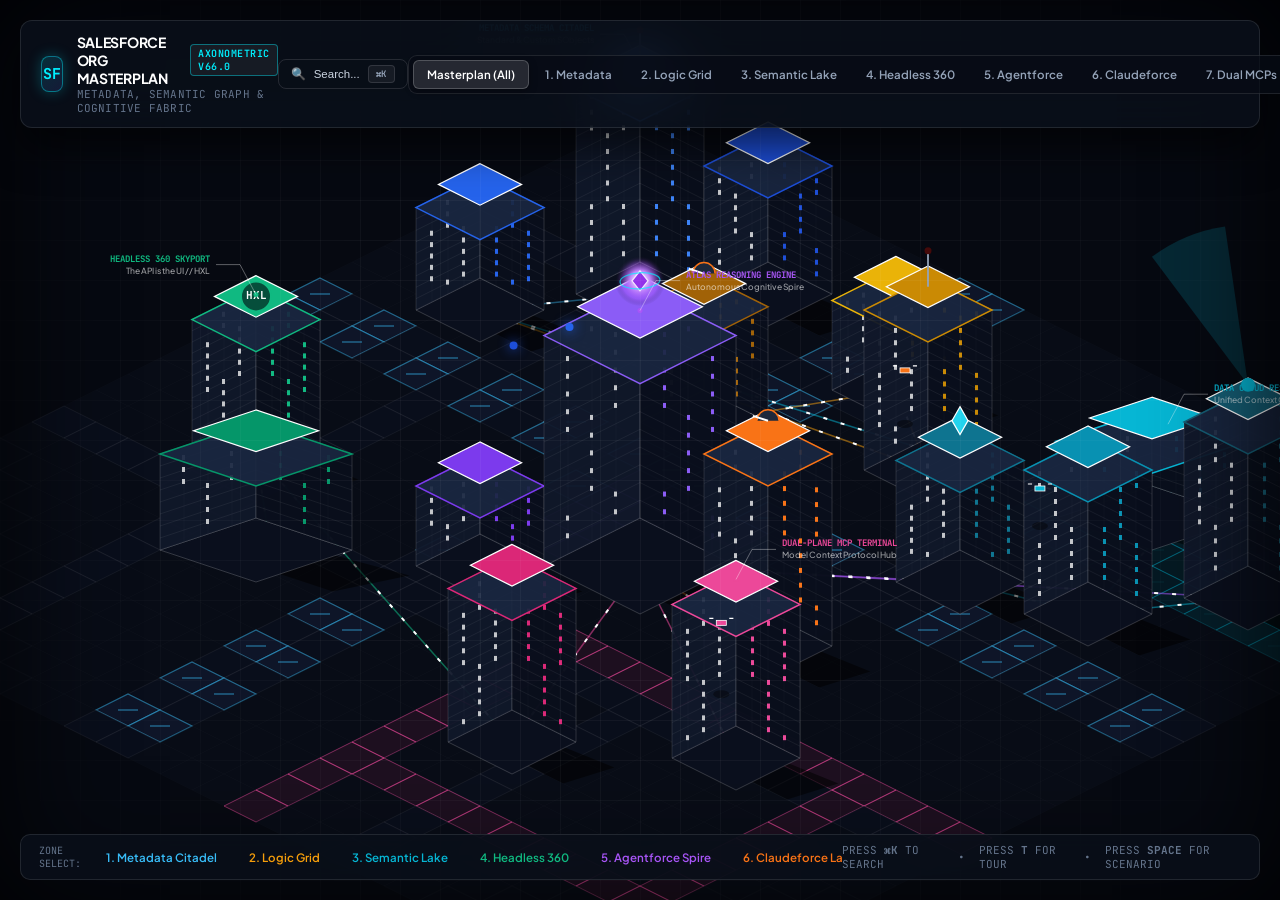
==== index.html @ cb97b86b "feat: Salesforce Org Axonometric Masterplan (2.5D visualizer, guided tour, command palette, simulati" ====
<!DOCTYPE html>
<html lang="en">
<head>
  <meta charset="UTF-8" />
  <meta name="viewport" content="width=device-width, initial-scale=1.0" />
  <title>Salesforce Org Axonometric Masterplan // Architectural Visualizer</title>
  <link rel="stylesheet" href="./src/styles/pixel-city.css" />
</head>
<body>

  <!-- Fullscreen Axonometric Drafting Canvas -->
  <canvas id="city-canvas"></canvas>

  <!-- Architectural Drafting Grid Overlay -->
  <div class="drafting-grid"></div>

  <!-- Vellum Edge Vignette -->
  <div class="vellum-vignette"></div>

  <!-- Top Architectural Navigation Bar -->
  <header class="arch-header">
    <!-- Brand & Masterplan Identification -->
    <div class="arch-brand">
      <div class="arch-logo">SF</div>
      <div>
        <div class="arch-title">
          <span>SALESFORCE ORG MASTERPLAN</span>
          <span class="datum-tag" style="border-color: rgba(0, 240, 255, 0.4); color: #00f0ff;">AXONOMETRIC v66.0</span>
        </div>
        <div class="arch-subtitle">METADATA, SEMANTIC GRAPH & COGNITIVE FABRIC</div>
      </div>
    </div>

    <!-- Quick Search Command Button -->
    <button id="btn-open-search" class="action-btn-ghost" style="border: 1px solid rgba(255, 255, 255, 0.12); padding: 5px 12px; gap: 8px;" title="Universal Search (⌘K)">
      <span>🔍</span>
      <span style="font-size: 11.5px; color: #cbd5e1;">Search...</span>
      <span class="datum-tag" style="font-size: 9px;">⌘K</span>
    </button>

    <!-- Architectural Zoning / District Filter -->
    <div class="program-selector">
      <button data-filter="all" class="filter-btn program-btn active">Masterplan (All)</button>
      <button data-filter="metadata" class="filter-btn program-btn">1. Metadata</button>
      <button data-filter="automation" class="filter-btn program-btn">2. Logic Grid</button>
      <button data-filter="semantic" class="filter-btn program-btn">3. Semantic Lake</button>
      <button data-filter="headless" class="filter-btn program-btn">4. Headless 360</button>
      <button data-filter="agentforce" class="filter-btn program-btn">5. Agentforce</button>
      <button data-filter="claudeforce" class="filter-btn program-btn">6. Claudeforce</button>
      <button data-filter="mcp" class="filter-btn program-btn">7. Dual MCPs</button>
    </div>

    <!-- Architectural Controls & Studio -->
    <div style="display: flex; align-items: center; gap: 8px;">
      <button id="btn-start-tour" class="action-btn-primary" style="background: linear-gradient(135deg, #0284c7 0%, #0369a1 100%); border-color: rgba(56, 189, 248, 0.4);" title="Start Guided Architectural Tour (T)">
        <span>🧭</span>
        <span>Guided Tour</span>
      </button>

      <button id="btn-open-academy" class="action-btn-primary" style="background: linear-gradient(135deg, #4f46e5 0%, #3730a3 100%); border-color: rgba(99, 102, 241, 0.4);">
        <span>🏛️</span>
        <span>Concept Studio</span>
      </button>

      <button id="btn-run-simulation" class="action-btn-primary" style="background: linear-gradient(135deg, #059669 0%, #065f46 100%); border-color: rgba(16, 185, 129, 0.4);">
        <span>⚡</span>
        <span>Interactive Scenario</span>
      </button>

      <button id="btn-toggle-callouts" class="action-btn-ghost" title="Toggle Architectural Callouts">
        📐 Callouts
      </button>

      <button id="btn-shortcuts" class="action-btn-ghost" title="Keyboard Shortcuts (?)">
        ⌨️
      </button>

      <button id="btn-toggle-sound" class="action-btn-ghost">
        🔊
      </button>

      <button id="btn-center-camera" class="action-btn-ghost" title="Center View (C)">
        🎯
      </button>
    </div>
  </header>

  <!-- Interactive Simulation Controller Container -->
  <div id="simulation-controller-container" class="hidden"></div>

  <!-- Guided Tour Container -->
  <div id="guided-tour-container" class="hidden"></div>

  <!-- Command Palette Modal -->
  <div id="command-palette-modal" class="hidden"></div>

  <!-- Slide-Over Architectural Dossier -->
  <aside id="building-inspector" class="hidden"></aside>

  <!-- Bottom Architectural Dock & Scale -->
  <footer class="arch-dock">
    <div style="display: flex; align-items: center; gap: 6px; overflow-x: auto;">
      <span style="font-size: 10px; color: #64748b; font-family: 'JetBrains Mono', monospace; text-transform: uppercase; margin-right: 6px;">ZONE SELECT:</span>
      <button data-target="b_standard_objects" class="district-jump-btn program-btn" style="color: #38bdf8;">1. Metadata Citadel</button>
      <button data-target="b_apex_foundry" class="district-jump-btn program-btn" style="color: #f59e0b;">2. Logic Grid</button>
      <button data-target="b_data_lake" class="district-jump-btn program-btn" style="color: #06b6d4;">3. Semantic Lake</button>
      <button data-target="b_headless_gateway" class="district-jump-btn program-btn" style="color: #10b981;">4. Headless 360</button>
      <button data-target="b_agentforce_core" class="district-jump-btn program-btn" style="color: #a855f7;">5. Agentforce Spire</button>
      <button data-target="b_claudeforce_lab" class="district-jump-btn program-btn" style="color: #f97316;">6. Claudeforce Lab</button>
      <button data-target="b_mcp_context" class="district-jump-btn program-btn" style="color: #ec4899;">7. Dual MCPs</button>
    </div>
    <div style="display: flex; align-items: center; gap: 14px; font-size: 11px; color: #64748b; font-family: 'JetBrains Mono', monospace;">
      <span>PRESS <strong>⌘K</strong> TO SEARCH</span> • <span>PRESS <strong>T</strong> FOR TOUR</span> • <span>PRESS <strong>SPACE</strong> FOR SCENARIO</span>
    </div>
  </footer>

  <!-- Architectural Concept Studio Modal -->
  <div id="concept-modal" class="hidden"></div>

  <!-- Keyboard Shortcuts Cheatsheet Modal -->
  <div id="shortcuts-modal" class="hidden"></div>

  <!-- Application Bootstrap -->
  <script type="module" src="./src/main.js"></script>
</body>
</html>
---- src/styles/pixel-city.css ----
/* ==========================================================================
   Salesforce Architecture Axonometric Masterplan - Architectural Drafting UI
   Swiss International Style / Modern Architectural Axonometric Aesthetic
   ========================================================================== */

@import url('https://fonts.googleapis.com/css2?family=Plus+Jakarta+Sans:wght@300;400;500;600;700;800&family=JetBrains+Mono:ital,wght@0,300;0,400;0,500;0,600;1,400&display=swap');

:root {
  --canvas-bg: #090d16;
  --drafting-board: #060911;
  --grid-line: rgba(255, 255, 255, 0.05);
  --grid-major: rgba(255, 255, 255, 0.12);
  
  --ui-bg: rgba(10, 15, 26, 0.88);
  --ui-surface: rgba(15, 23, 40, 0.94);
  --ui-card: rgba(18, 27, 46, 0.75);
  --ui-border: rgba(255, 255, 255, 0.1);
  --ui-border-active: rgba(56, 189, 248, 0.45);

  --text-primary: #f8fafc;
  --text-secondary: #94a3b8;
  --text-muted: #64748b;

  --arch-cyan: #00f0ff;
  --arch-blue: #38bdf8;
  --arch-indigo: #6366f1;
  --arch-purple: #a855f7;
  --arch-emerald: #10b981;
  --arch-amber: #f59e0b;
  --arch-vermilion: #ff453a;
  --arch-pink: #ec4899;

  --font-sans: 'Plus Jakarta Sans', -apple-system, BlinkMacSystemFont, 'Segoe UI', sans-serif;
  --font-mono: 'JetBrains Mono', monospace;
}

*, *::before, *::after {
  box-sizing: border-box;
}

html, body {
  margin: 0;
  padding: 0;
  width: 100%;
  height: 100%;
  overflow: hidden;
  background-color: var(--drafting-board);
  color: var(--text-primary);
  font-family: var(--font-sans);
  user-select: none;
  position: relative;
  -webkit-font-smoothing: antialiased;
}

/* Background Canvas */
#city-canvas {
  position: absolute !important;
  top: 0 !important;
  left: 0 !important;
  width: 100% !important;
  height: 100% !important;
  display: block !important;
  z-index: 1 !important;
  background-color: var(--drafting-board);
  cursor: grab;
}

#city-canvas:active {
  cursor: grabbing;
}

/* Architectural Drafting Grid Overlay */
.drafting-grid {
  position: absolute;
  inset: 0;
  pointer-events: none;
  z-index: 2;
  background-image: 
    linear-gradient(to right, var(--grid-line) 1px, transparent 1px),
    linear-gradient(to bottom, var(--grid-line) 1px, transparent 1px);
  background-size: 40px 40px;
  mask-image: radial-gradient(circle at center, black 40%, transparent 95%);
  -webkit-mask-image: radial-gradient(circle at center, black 40%, transparent 95%);
  opacity: 0.8;
}

/* Drafting Vellum Vignette */
.vellum-vignette {
  position: absolute;
  inset: 0;
  pointer-events: none;
  z-index: 5;
  box-shadow: inset 0 0 120px rgba(0, 0, 0, 0.85);
}

/* Top Architectural Navigation Bar */
.arch-header {
  position: absolute;
  top: 20px;
  left: 20px;
  right: 20px;
  z-index: 25;
  display: flex;
  align-items: center;
  justify-content: space-between;
  padding: 12px 20px;
  background: var(--ui-bg);
  backdrop-filter: blur(24px);
  -webkit-backdrop-filter: blur(24px);
  border: 1px solid var(--ui-border);
  border-radius: 12px;
  box-shadow: 0 20px 40px rgba(0, 0, 0, 0.6);
}

/* Brand Identity */
.arch-brand {
  display: flex;
  align-items: center;
  gap: 14px;
}

.arch-logo {
  width: 36px;
  height: 36px;
  border-radius: 8px;
  background: linear-gradient(135deg, rgba(0, 240, 255, 0.15) 0%, rgba(99, 102, 241, 0.15) 100%);
  border: 1px solid rgba(0, 240, 255, 0.4);
  display: flex;
  align-items: center;
  justify-content: center;
  font-family: var(--font-mono);
  font-size: 15px;
  font-weight: 700;
  color: var(--arch-cyan);
  box-shadow: 0 0 14px rgba(0, 240, 255, 0.25);
}

.arch-title {
  font-size: 14px;
  font-weight: 700;
  letter-spacing: -0.02em;
  color: #ffffff;
  display: flex;
  align-items: center;
  gap: 8px;
}

.arch-subtitle {
  font-size: 11px;
  color: var(--text-muted);
  font-family: var(--font-mono);
  letter-spacing: 0.02em;
}

/* Datum Tag / Pill */
.datum-tag {
  font-size: 10px;
  font-family: var(--font-mono);
  font-weight: 600;
  padding: 2px 7px;
  border-radius: 4px;
  text-transform: uppercase;
  letter-spacing: 0.05em;
  background: rgba(255, 255, 255, 0.06);
  border: 1px solid rgba(255, 255, 255, 0.12);
  color: var(--text-secondary);
}

/* Segmented Program Filter */
.program-selector {
  display: flex;
  align-items: center;
  gap: 3px;
  background: rgba(8, 12, 22, 0.7);
  padding: 4px;
  border-radius: 9px;
  border: 1px solid var(--ui-border);
}

.program-btn {
  padding: 6px 13px;
  border-radius: 6px;
  font-size: 11.5px;
  font-weight: 600;
  color: var(--text-secondary);
  background: transparent;
  border: none;
  cursor: pointer;
  transition: all 0.15s ease;
  white-space: nowrap;
  font-family: var(--font-sans);
}

.program-btn:hover {
  color: #ffffff;
  background: rgba(255, 255, 255, 0.05);
}

.program-btn.active {
  color: #ffffff;
  background: rgba(255, 255, 255, 0.12);
  border: 1px solid rgba(255, 255, 255, 0.2);
  box-shadow: 0 2px 8px rgba(0, 0, 0, 0.3);
}

/* Action Controls */
.action-btn-primary {
  display: inline-flex;
  align-items: center;
  gap: 8px;
  padding: 7px 15px;
  border-radius: 8px;
  font-size: 12px;
  font-weight: 600;
  color: #ffffff;
  background: linear-gradient(135deg, #1e293b 0%, #0f172a 100%);
  border: 1px solid rgba(255, 255, 255, 0.15);
  cursor: pointer;
  transition: all 0.18s ease;
  box-shadow: 0 4px 12px rgba(0, 0, 0, 0.4);
}

.action-btn-primary:hover {
  border-color: var(--arch-cyan);
  background: linear-gradient(135deg, #334155 0%, #1e293b 100%);
  box-shadow: 0 0 16px rgba(0, 240, 255, 0.3);
  transform: translateY(-1px);
}

.action-btn-ghost {
  display: inline-flex;
  align-items: center;
  gap: 6px;
  padding: 7px 12px;
  border-radius: 8px;
  font-size: 12px;
  font-weight: 500;
  color: var(--text-secondary);
  background: transparent;
  border: 1px solid transparent;
  cursor: pointer;
  transition: all 0.15s ease;
}

.action-btn-ghost:hover {
  color: #ffffff;
  background: rgba(255, 255, 255, 0.06);
  border-color: rgba(255, 255, 255, 0.1);
}

/* Slide-Over Architectural Dossier (Right) */
#building-inspector {
  position: absolute;
  top: 88px;
  right: 20px;
  bottom: 68px;
  width: 440px;
  max-width: calc(100vw - 40px);
  z-index: 35;
  background: var(--ui-surface);
  backdrop-filter: blur(28px);
  -webkit-backdrop-filter: blur(28px);
  border: 1px solid var(--ui-border);
  border-radius: 14px;
  box-shadow: 0 30px 60px rgba(0, 0, 0, 0.75), 0 0 30px rgba(0, 0, 0, 0.5);
  display: flex;
  flex-direction: column;
  overflow: hidden;
  animation: slide-drawer 0.28s cubic-bezier(0.16, 1, 0.3, 1);
}

@keyframes slide-drawer {
  from { transform: translateX(50px); opacity: 0; }
  to { transform: translateX(0); opacity: 1; }
}

/* Bottom Architectural Scale & Quick-Jump Dock */
.arch-dock {
  position: absolute;
  bottom: 20px;
  left: 20px;
  right: 20px;
  z-index: 25;
  display: flex;
  align-items: center;
  justify-content: space-between;
  padding: 8px 18px;
  background: var(--ui-bg);
  backdrop-filter: blur(24px);
  border: 1px solid var(--ui-border);
  border-radius: 10px;
  font-size: 11.5px;
}

/* Active Simulation Toast */
#sim-banner {
  position: absolute;
  top: 92px;
  left: 50%;
  transform: translateX(-50%);
  z-index: 40;
  width: 90%;
  max-width: 660px;
  background: rgba(9, 14, 26, 0.95);
  backdrop-filter: blur(24px);
  border: 1px solid var(--arch-emerald);
  border-radius: 10px;
  padding: 14px 20px;
  box-shadow: 0 20px 50px rgba(0, 0, 0, 0.8), 0 0 30px rgba(16, 185, 129, 0.25);
  animation: banner-drop 0.25s cubic-bezier(0.16, 1, 0.3, 1);
}

@keyframes banner-drop {
  from { transform: translate(-50%, -25px); opacity: 0; }
  to { transform: translate(-50%, 0); opacity: 1; }
}

/* Modal Overlay & Studio Showcase */
.modal-overlay {
  position: fixed;
  inset: 0;
  z-index: 60;
  background: rgba(3, 5, 12, 0.88);
  backdrop-filter: blur(20px);
  -webkit-backdrop-filter: blur(20px);
  display: flex;
  align-items: center;
  justify-content: center;
  padding: 28px;
  animation: modal-fade 0.2s ease;
}

@keyframes modal-fade {
  from { opacity: 0; }
  to { opacity: 1; }
}

.modal-window {
  width: 100%;
  max-width: 1160px;
  height: 88vh;
  background: var(--ui-surface);
  border: 1px solid rgba(255, 255, 255, 0.15);
  border-radius: 16px;
  box-shadow: 0 35px 80px rgba(0, 0, 0, 0.9), 0 0 50px rgba(0, 240, 255, 0.15);
  display: flex;
  flex-direction: column;
  overflow: hidden;
}

/* Architectural Card */
.arch-card {
  background: var(--ui-card);
  border: 1px solid var(--ui-border);
  border-radius: 10px;
  padding: 16px;
  transition: all 0.2s ease;
}

.arch-card:hover {
  border-color: var(--ui-border-active);
  background: rgba(22, 33, 56, 0.8);
}

/* Code & Schema Previews */
pre {
  margin: 0;
  padding: 16px;
  background: #050811 !important;
  border: 1px solid rgba(255, 255, 255, 0.08);
  border-radius: 8px;
  overflow-x: auto;
}

code {
  font-family: var(--font-mono);
  font-size: 11.5px;
  line-height: 1.65;
}

/* Guaranteed Utilities */
.hidden { display: none !important; }
.flex { display: flex; }
.flex-col { flex-direction: column; }
.items-center { align-items: center; }
.justify-between { justify-content: space-between; }
.gap-1 { gap: 4px; }
.gap-2 { gap: 8px; }
.gap-3 { gap: 12px; }
.gap-4 { gap: 16px; }
.flex-1 { flex: 1 1 0%; }
.overflow-y-auto { overflow-y: auto; }
.overflow-hidden { overflow: hidden; }

/* Custom Scrollbars */
::-webkit-scrollbar {
  width: 5px;
  height: 5px;
}

::-webkit-scrollbar-track {
  background: transparent;
}

::-webkit-scrollbar-thumb {
  background: rgba(255, 255, 255, 0.18);
  border-radius: 3px;
}

::-webkit-scrollbar-thumb:hover {
  background: rgba(255, 255, 255, 0.35);
}

/* Guided Tour & Simulation Controller Animations */
@keyframes tour-slide-up {
  from { transform: translate(-50%, 40px); opacity: 0; }
  to { transform: translate(-50%, 0); opacity: 1; }
}

@keyframes sim-fade {
  from { transform: translate(-50%, -20px); opacity: 0; }
  to { transform: translate(-50%, 0); opacity: 1; }
}

/* Command Palette Styling */
.palette-window {
  animation: palette-drop 0.2s cubic-bezier(0.16, 1, 0.3, 1);
}

@keyframes palette-drop {
  from { transform: translateY(-20px) scale(0.98); opacity: 0; }
  to { transform: translateY(0) scale(1); opacity: 1; }
}

.palette-item:hover {
  background: rgba(56, 189, 248, 0.08);
}
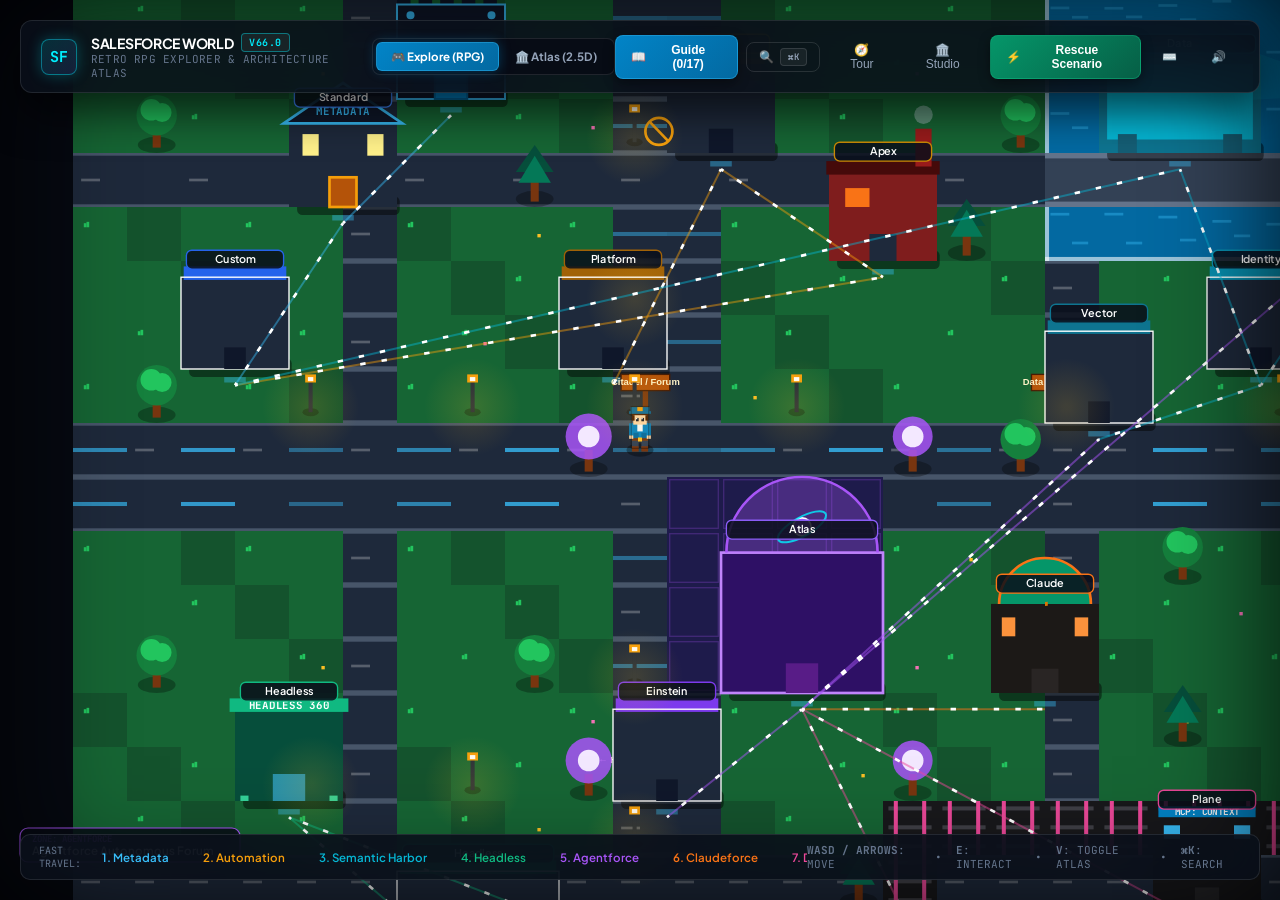
==== commit 4d913932: "feat(rpg): handcrafted retro exploration RPG world and dual-layer architecture atlas - Implemented T" ====
--- a/index.html
+++ b/index.html
@@ -2,88 +2,114 @@
 <html lang="en">
 <head>
   <meta charset="UTF-8" />
-  <meta name="viewport" content="width=device-width, initial-scale=1.0" />
-  <title>Salesforce Org Axonometric Masterplan // Architectural Visualizer</title>
+  <meta name="viewport" content="width=device-width, initial-scale=1.0, maximum-scale=1.0, user-scalable=no" />
+  <title>Salesforce World // Exploration RPG & Architecture Atlas</title>
   <link rel="stylesheet" href="./src/styles/pixel-city.css" />
 </head>
 <body>
 
-  <!-- Fullscreen Axonometric Drafting Canvas -->
+  <!-- Canvas (Dual-Mode: Explore RPG World & 2.5D Isometric Masterplan) -->
   <canvas id="city-canvas"></canvas>
 
-  <!-- Architectural Drafting Grid Overlay -->
+  <!-- Architectural Drafting Grid Overlay (active in Atlas mode) -->
   <div class="drafting-grid"></div>
 
   <!-- Vellum Edge Vignette -->
   <div class="vellum-vignette"></div>
 
-  <!-- Top Architectural Navigation Bar -->
+  <!-- Top Navigation & Control Bar -->
   <header class="arch-header">
-    <!-- Brand & Masterplan Identification -->
+    <!-- Brand & Org Identification -->
     <div class="arch-brand">
       <div class="arch-logo">SF</div>
       <div>
         <div class="arch-title">
-          <span>SALESFORCE ORG MASTERPLAN</span>
-          <span class="datum-tag" style="border-color: rgba(0, 240, 255, 0.4); color: #00f0ff;">AXONOMETRIC v66.0</span>
+          <span>SALESFORCE WORLD</span>
+          <span class="datum-tag" style="border-color: rgba(0, 240, 255, 0.4); color: #00f0ff;">v66.0</span>
         </div>
-        <div class="arch-subtitle">METADATA, SEMANTIC GRAPH & COGNITIVE FABRIC</div>
+        <div class="arch-subtitle">RETRO RPG EXPLORER & ARCHITECTURE ATLAS</div>
       </div>
     </div>
 
-    <!-- Quick Search Command Button -->
-    <button id="btn-open-search" class="action-btn-ghost" style="border: 1px solid rgba(255, 255, 255, 0.12); padding: 5px 12px; gap: 8px;" title="Universal Search (⌘K)">
-      <span>🔍</span>
-      <span style="font-size: 11.5px; color: #cbd5e1;">Search...</span>
-      <span class="datum-tag" style="font-size: 9px;">⌘K</span>
-    </button>
+    <!-- Dual View Layer Switcher: [ 🎮 Explore ]  [ 🏛️ Atlas ] -->
+    <div class="view-mode-segmented">
+      <button id="btn-mode-explore" class="view-mode-btn active" title="Top-Down Handcrafted RPG Exploration (V)">
+        🎮 Explore (RPG)
+      </button>
+      <button id="btn-mode-atlas" class="view-mode-btn" title="2.5D Axonometric Architecture Masterplan (V)">
+        🏛️ Atlas (2.5D)
+      </button>
+    </div>
 
-    <!-- Architectural Zoning / District Filter -->
+    <!-- Architectural Zoning / District Filter (Atlas Mode) -->
     <div class="program-selector">
-      <button data-filter="all" class="filter-btn program-btn active">Masterplan (All)</button>
+      <button data-filter="all" class="filter-btn program-btn active">All</button>
       <button data-filter="metadata" class="filter-btn program-btn">1. Metadata</button>
-      <button data-filter="automation" class="filter-btn program-btn">2. Logic Grid</button>
-      <button data-filter="semantic" class="filter-btn program-btn">3. Semantic Lake</button>
-      <button data-filter="headless" class="filter-btn program-btn">4. Headless 360</button>
+      <button data-filter="automation" class="filter-btn program-btn">2. Automation</button>
+      <button data-filter="semantic" class="filter-btn program-btn">3. Semantic</button>
+      <button data-filter="headless" class="filter-btn program-btn">4. Headless</button>
       <button data-filter="agentforce" class="filter-btn program-btn">5. Agentforce</button>
       <button data-filter="claudeforce" class="filter-btn program-btn">6. Claudeforce</button>
-      <button data-filter="mcp" class="filter-btn program-btn">7. Dual MCPs</button>
+      <button data-filter="mcp" class="filter-btn program-btn">7. MCP</button>
     </div>
 
-    <!-- Architectural Controls & Studio -->
+    <!-- Action Tools -->
     <div style="display: flex; align-items: center; gap: 8px;">
-      <button id="btn-start-tour" class="action-btn-primary" style="background: linear-gradient(135deg, #0284c7 0%, #0369a1 100%); border-color: rgba(56, 189, 248, 0.4);" title="Start Guided Architectural Tour (T)">
-        <span>🧭</span>
-        <span>Guided Tour</span>
+      <!-- Field Guide Button -->
+      <button id="btn-open-guide" class="action-btn-primary" style="background: linear-gradient(135deg, #0284c7 0%, #0369a1 100%); border-color: rgba(56, 189, 248, 0.4);" title="Open Architectural Field Guide (G)">
+        <span>📖</span>
+        <span id="guide-badge">Guide (0/17)</span>
       </button>
 
-      <button id="btn-open-academy" class="action-btn-primary" style="background: linear-gradient(135deg, #4f46e5 0%, #3730a3 100%); border-color: rgba(99, 102, 241, 0.4);">
-        <span>🏛️</span>
-        <span>Concept Studio</span>
+      <!-- Universal Search Button -->
+      <button id="btn-open-search" class="action-btn-ghost" style="border: 1px solid rgba(255, 255, 255, 0.12); padding: 5px 12px; gap: 6px;" title="Universal Search (⌘K)">
+        <span>🔍</span>
+        <span class="datum-tag" style="font-size: 9px;">⌘K</span>
       </button>
 
-      <button id="btn-run-simulation" class="action-btn-primary" style="background: linear-gradient(135deg, #059669 0%, #065f46 100%); border-color: rgba(16, 185, 129, 0.4);">
-        <span>⚡</span>
-        <span>Interactive Scenario</span>
+      <!-- Guided Tour Button -->
+      <button id="btn-start-tour" class="action-btn-ghost" title="Start Guided Tour (T)">
+        🧭 Tour
       </button>
 
-      <button id="btn-toggle-callouts" class="action-btn-ghost" title="Toggle Architectural Callouts">
-        📐 Callouts
+      <!-- Concept Studio Button -->
+      <button id="btn-open-academy" class="action-btn-ghost" title="System Architecture Studio">
+        🏛️ Studio
+      </button>
+
+      <!-- Interactive Scenario Button -->
+      <button id="btn-run-simulation" class="action-btn-primary" style="background: linear-gradient(135deg, #059669 0%, #065f46 100%); border-color: rgba(16, 185, 129, 0.4);" title="Cold-Chain Emergency Scenario (Space)">
+        <span>⚡</span>
+        <span>Rescue Scenario</span>
       </button>
 
       <button id="btn-shortcuts" class="action-btn-ghost" title="Keyboard Shortcuts (?)">
         ⌨️
       </button>
 
-      <button id="btn-toggle-sound" class="action-btn-ghost">
+      <button id="btn-toggle-sound" class="action-btn-ghost" title="Mute Audio (M)">
         🔊
-      </button>
-
-      <button id="btn-center-camera" class="action-btn-ghost" title="Center View (C)">
-        🎯
       </button>
     </div>
   </header>
+
+  <!-- Mobile On-Screen Virtual Controls (D-Pad & Action Button) -->
+  <div class="mobile-controls">
+    <div class="dpad-container">
+      <div></div>
+      <button class="dpad-btn" id="dpad-up">▲</button>
+      <div></div>
+      <button class="dpad-btn" id="dpad-left">◀</button>
+      <div></div>
+      <button class="dpad-btn" id="dpad-right">▶</button>
+      <div></div>
+      <button class="dpad-btn" id="dpad-down">▼</button>
+      <div></div>
+    </div>
+    <button class="mobile-action-btn" id="mobile-btn-action">
+      [ E ]
+    </button>
+  </div>
 
   <!-- Interactive Simulation Controller Container -->
   <div id="simulation-controller-container" class="hidden"></div>
@@ -91,26 +117,29 @@
   <!-- Guided Tour Container -->
   <div id="guided-tour-container" class="hidden"></div>
 
+  <!-- Field Guide Modal -->
+  <div id="field-guide-modal" class="hidden"></div>
+
   <!-- Command Palette Modal -->
   <div id="command-palette-modal" class="hidden"></div>
 
   <!-- Slide-Over Architectural Dossier -->
   <aside id="building-inspector" class="hidden"></aside>
 
-  <!-- Bottom Architectural Dock & Scale -->
+  <!-- Bottom Scale & Status Dock -->
   <footer class="arch-dock">
-    <div style="display: flex; align-items: center; gap: 6px; overflow-x: auto;">
-      <span style="font-size: 10px; color: #64748b; font-family: 'JetBrains Mono', monospace; text-transform: uppercase; margin-right: 6px;">ZONE SELECT:</span>
-      <button data-target="b_standard_objects" class="district-jump-btn program-btn" style="color: #38bdf8;">1. Metadata Citadel</button>
-      <button data-target="b_apex_foundry" class="district-jump-btn program-btn" style="color: #f59e0b;">2. Logic Grid</button>
-      <button data-target="b_data_lake" class="district-jump-btn program-btn" style="color: #06b6d4;">3. Semantic Lake</button>
-      <button data-target="b_headless_gateway" class="district-jump-btn program-btn" style="color: #10b981;">4. Headless 360</button>
-      <button data-target="b_agentforce_core" class="district-jump-btn program-btn" style="color: #a855f7;">5. Agentforce Spire</button>
-      <button data-target="b_claudeforce_lab" class="district-jump-btn program-btn" style="color: #f97316;">6. Claudeforce Lab</button>
+    <div style="display: flex; align-items: center; gap: 8px; overflow-x: auto;">
+      <span style="font-size: 10px; color: #64748b; font-family: 'JetBrains Mono', monospace; text-transform: uppercase;">FAST TRAVEL:</span>
+      <button data-target="b_standard_objects" class="district-jump-btn program-btn" style="color: #38bdf8;">1. Metadata</button>
+      <button data-target="b_apex_foundry" class="district-jump-btn program-btn" style="color: #f59e0b;">2. Automation</button>
+      <button data-target="b_data_lake" class="district-jump-btn program-btn" style="color: #06b6d4;">3. Semantic Harbor</button>
+      <button data-target="b_headless_gateway" class="district-jump-btn program-btn" style="color: #10b981;">4. Headless</button>
+      <button data-target="b_agentforce_core" class="district-jump-btn program-btn" style="color: #a855f7;">5. Agentforce</button>
+      <button data-target="b_claudeforce_lab" class="district-jump-btn program-btn" style="color: #f97316;">6. Claudeforce</button>
       <button data-target="b_mcp_context" class="district-jump-btn program-btn" style="color: #ec4899;">7. Dual MCPs</button>
     </div>
     <div style="display: flex; align-items: center; gap: 14px; font-size: 11px; color: #64748b; font-family: 'JetBrains Mono', monospace;">
-      <span>PRESS <strong>⌘K</strong> TO SEARCH</span> • <span>PRESS <strong>T</strong> FOR TOUR</span> • <span>PRESS <strong>SPACE</strong> FOR SCENARIO</span>
+      <span><strong>WASD / ARROWS</strong>: MOVE</span> • <span><strong>E</strong>: INTERACT</span> • <span><strong>V</strong>: TOGGLE ATLAS</span> • <span><strong>⌘K</strong>: SEARCH</span>
     </div>
   </footer>
 
--- a/src/styles/pixel-city.css
+++ b/src/styles/pixel-city.css
@@ -435,3 +435,148 @@
 .palette-item:hover {
   background: rgba(56, 189, 248, 0.08);
 }
+
+/* ==========================================================================
+   RPG World & Dual-Layer Mode Styling
+   ========================================================================== */
+
+@keyframes toast-drop {
+  from { transform: translate(-50%, -30px); opacity: 0; }
+  to { transform: translate(-50%, 0); opacity: 1; }
+}
+
+/* View Mode Segmented Switcher */
+.view-mode-segmented {
+  display: flex;
+  align-items: center;
+  gap: 2px;
+  background: rgba(8, 12, 22, 0.9);
+  padding: 3px;
+  border-radius: 8px;
+  border: 1px solid var(--ui-border);
+}
+
+.view-mode-btn {
+  padding: 6px 14px;
+  border-radius: 6px;
+  font-size: 11.5px;
+  font-weight: 700;
+  color: var(--text-secondary);
+  background: transparent;
+  border: none;
+  cursor: pointer;
+  transition: all 0.15s ease;
+  font-family: var(--font-sans);
+  white-space: nowrap;
+}
+
+.view-mode-btn.active {
+  color: #ffffff;
+  background: linear-gradient(135deg, #0284c7 0%, #0369a1 100%);
+  border: 1px solid rgba(56, 189, 248, 0.4);
+  box-shadow: 0 0 12px rgba(2, 132, 199, 0.4);
+}
+
+/* Mobile Virtual Controls (On-Screen D-Pad & Action Button) */
+.mobile-controls {
+  display: none;
+  position: absolute;
+  bottom: 80px;
+  left: 20px;
+  right: 20px;
+  z-index: 30;
+  pointer-events: none;
+  justify-content: space-between;
+  align-items: flex-end;
+}
+
+.dpad-container {
+  pointer-events: auto;
+  display: grid;
+  grid-template-columns: repeat(3, 44px);
+  grid-template-rows: repeat(3, 44px);
+  gap: 4px;
+  background: rgba(8, 12, 22, 0.7);
+  backdrop-filter: blur(12px);
+  padding: 6px;
+  border-radius: 12px;
+  border: 1px solid rgba(255, 255, 255, 0.1);
+}
+
+.dpad-btn {
+  background: rgba(255, 255, 255, 0.08);
+  border: 1px solid rgba(255, 255, 255, 0.12);
+  border-radius: 8px;
+  color: #ffffff;
+  font-size: 16px;
+  display: flex;
+  align-items: center;
+  justify-content: center;
+  user-select: none;
+  -webkit-user-select: none;
+  touch-action: manipulation;
+}
+
+.dpad-btn:active {
+  background: rgba(56, 189, 248, 0.35);
+  border-color: #00f0ff;
+}
+
+.mobile-action-btn {
+  pointer-events: auto;
+  width: 58px;
+  height: 58px;
+  border-radius: 29px;
+  background: linear-gradient(135deg, #0284c7 0%, #0369a1 100%);
+  border: 2px solid #00f0ff;
+  color: #ffffff;
+  font-weight: 700;
+  font-size: 14px;
+  display: flex;
+  align-items: center;
+  justify-content: center;
+  box-shadow: 0 4px 16px rgba(0, 0, 0, 0.6), 0 0 16px rgba(0, 240, 255, 0.35);
+  user-select: none;
+  -webkit-user-select: none;
+  touch-action: manipulation;
+}
+
+.mobile-action-btn:active {
+  transform: scale(0.92);
+  box-shadow: 0 0 24px #00f0ff;
+}
+
+/* Responsive Overrides */
+@media (max-width: 900px) {
+  .program-selector {
+    display: none;
+  }
+}
+
+@media (max-width: 768px) {
+  .arch-header {
+    top: 10px;
+    left: 10px;
+    right: 10px;
+    padding: 8px 12px;
+  }
+  
+  .arch-dock {
+    bottom: 10px;
+    left: 10px;
+    right: 10px;
+    padding: 6px 12px;
+    font-size: 10px;
+  }
+
+  .mobile-controls {
+    display: flex;
+  }
+
+  #building-inspector {
+    top: 60px;
+    right: 10px;
+    bottom: 50px;
+    width: calc(100vw - 20px);
+  }
+}
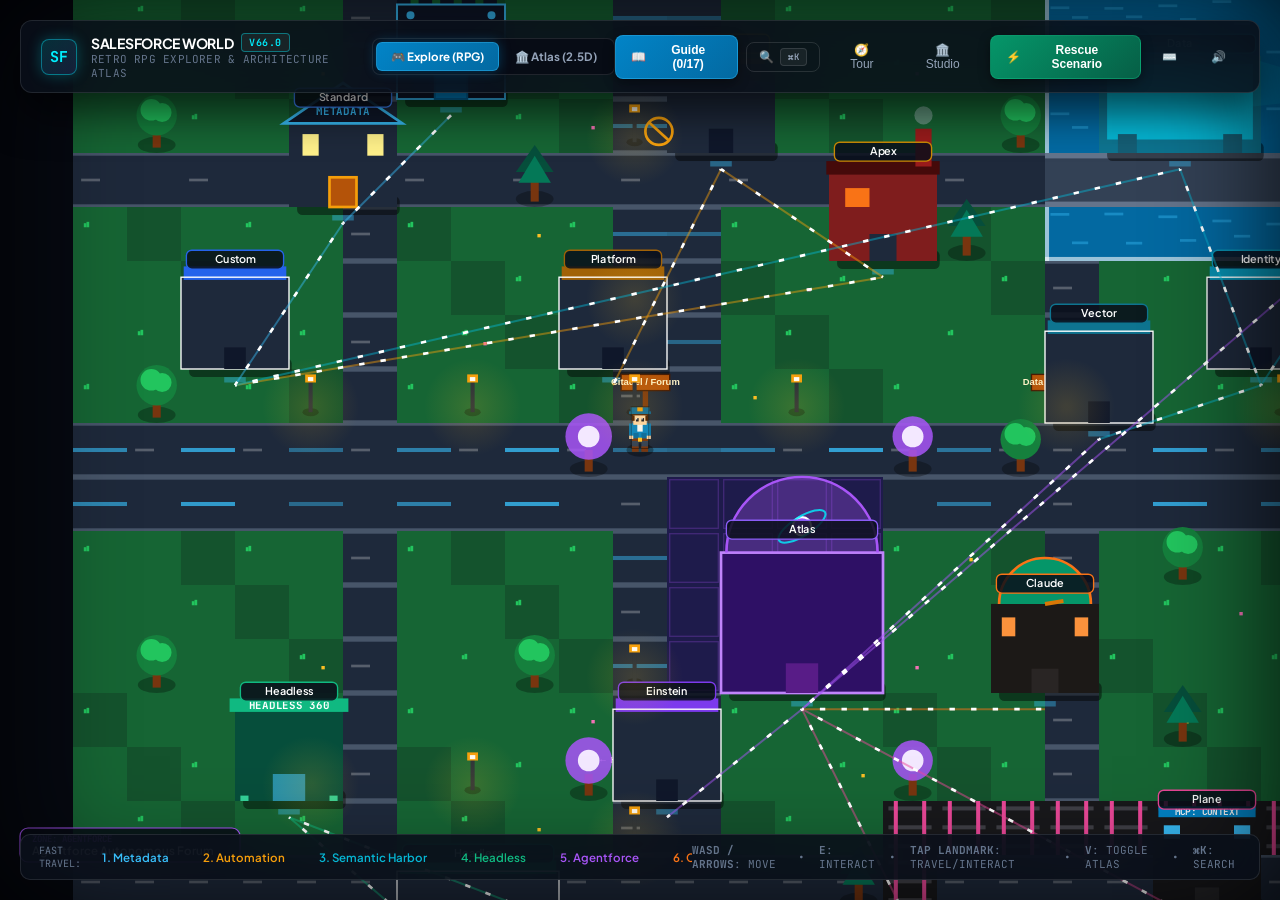
==== commit 4f0ccafa: "fix(rpg): centralize V shortcut, robust fast travel coordinates, gate isometric input, and clarify t" ====
--- a/index.html
+++ b/index.html
@@ -139,7 +139,7 @@
       <button data-target="b_mcp_context" class="district-jump-btn program-btn" style="color: #ec4899;">7. Dual MCPs</button>
     </div>
     <div style="display: flex; align-items: center; gap: 14px; font-size: 11px; color: #64748b; font-family: 'JetBrains Mono', monospace;">
-      <span><strong>WASD / ARROWS</strong>: MOVE</span> • <span><strong>E</strong>: INTERACT</span> • <span><strong>V</strong>: TOGGLE ATLAS</span> • <span><strong>⌘K</strong>: SEARCH</span>
+      <span><strong>WASD / ARROWS</strong>: MOVE</span> • <span><strong>E</strong>: INTERACT</span> • <span><strong>TAP LANDMARK</strong>: TRAVEL/INTERACT</span> • <span><strong>V</strong>: TOGGLE ATLAS</span> • <span><strong>⌘K</strong>: SEARCH</span>
     </div>
   </footer>
 
